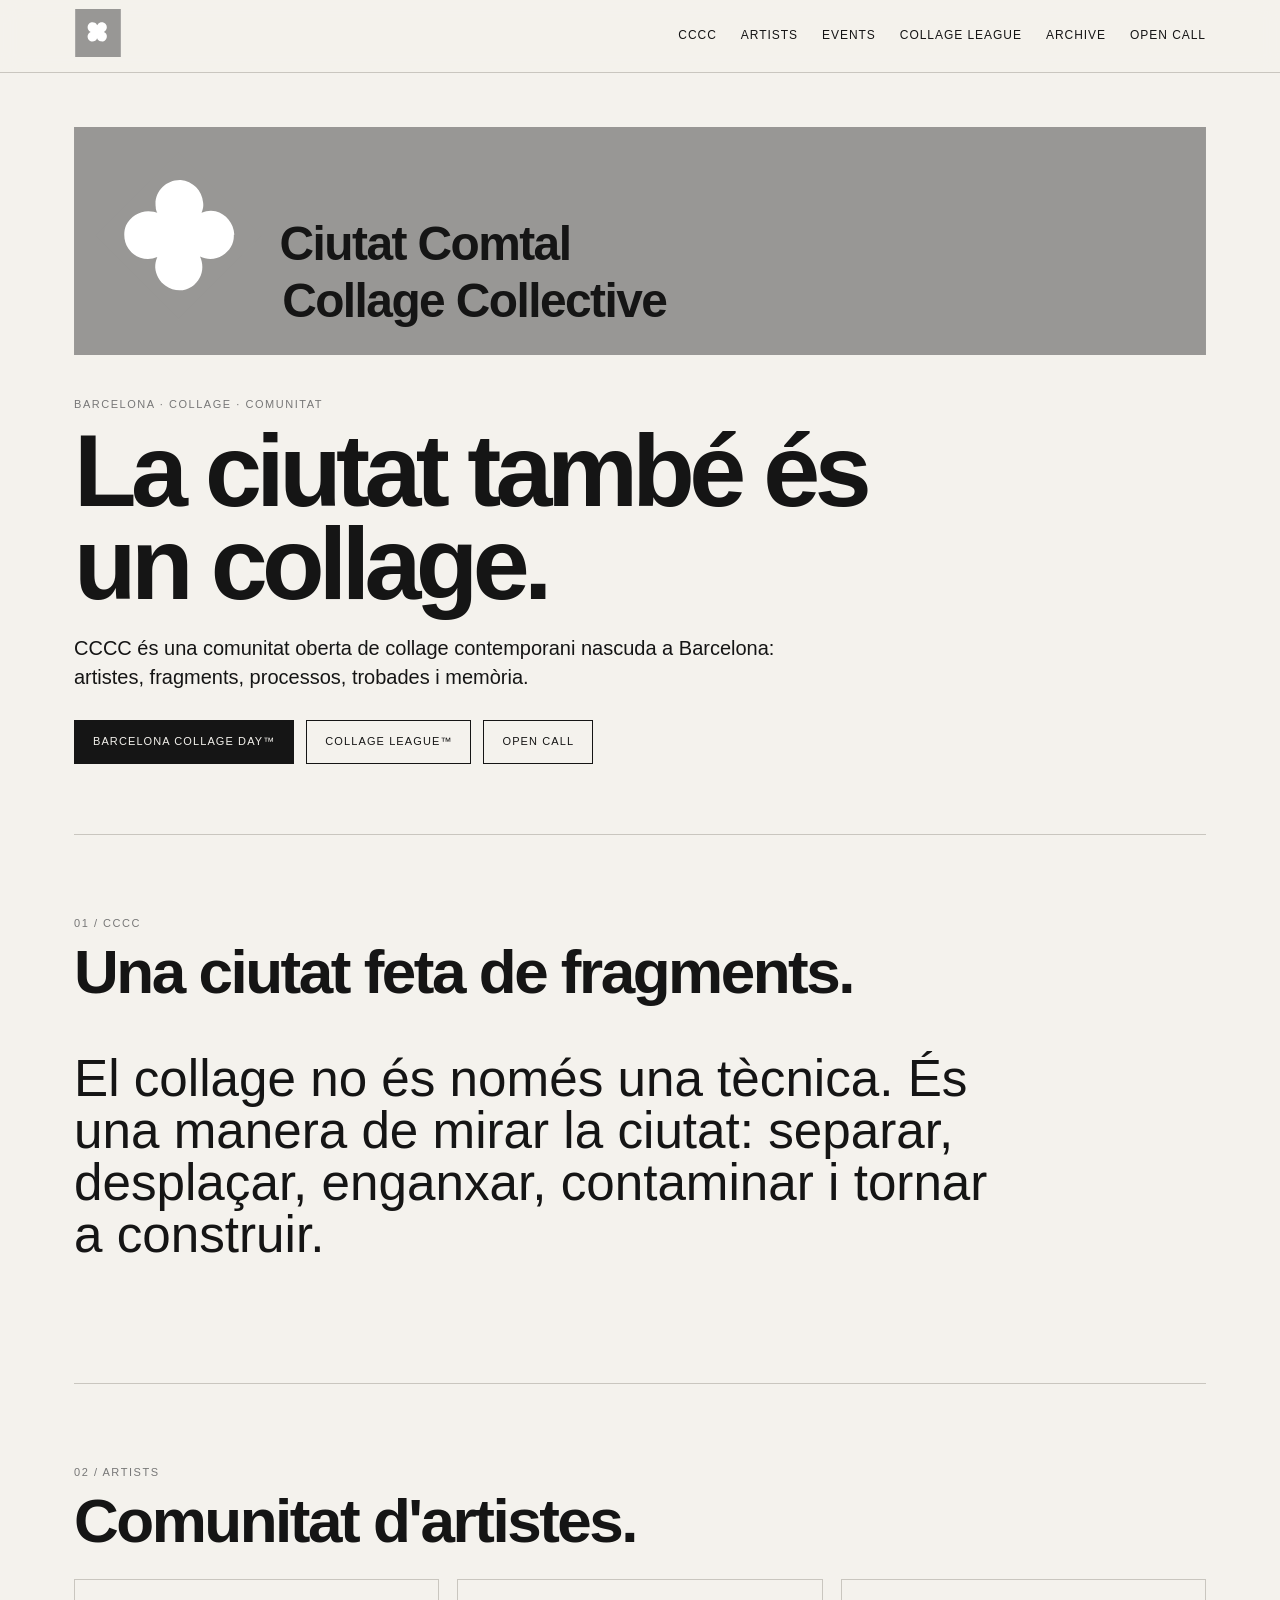
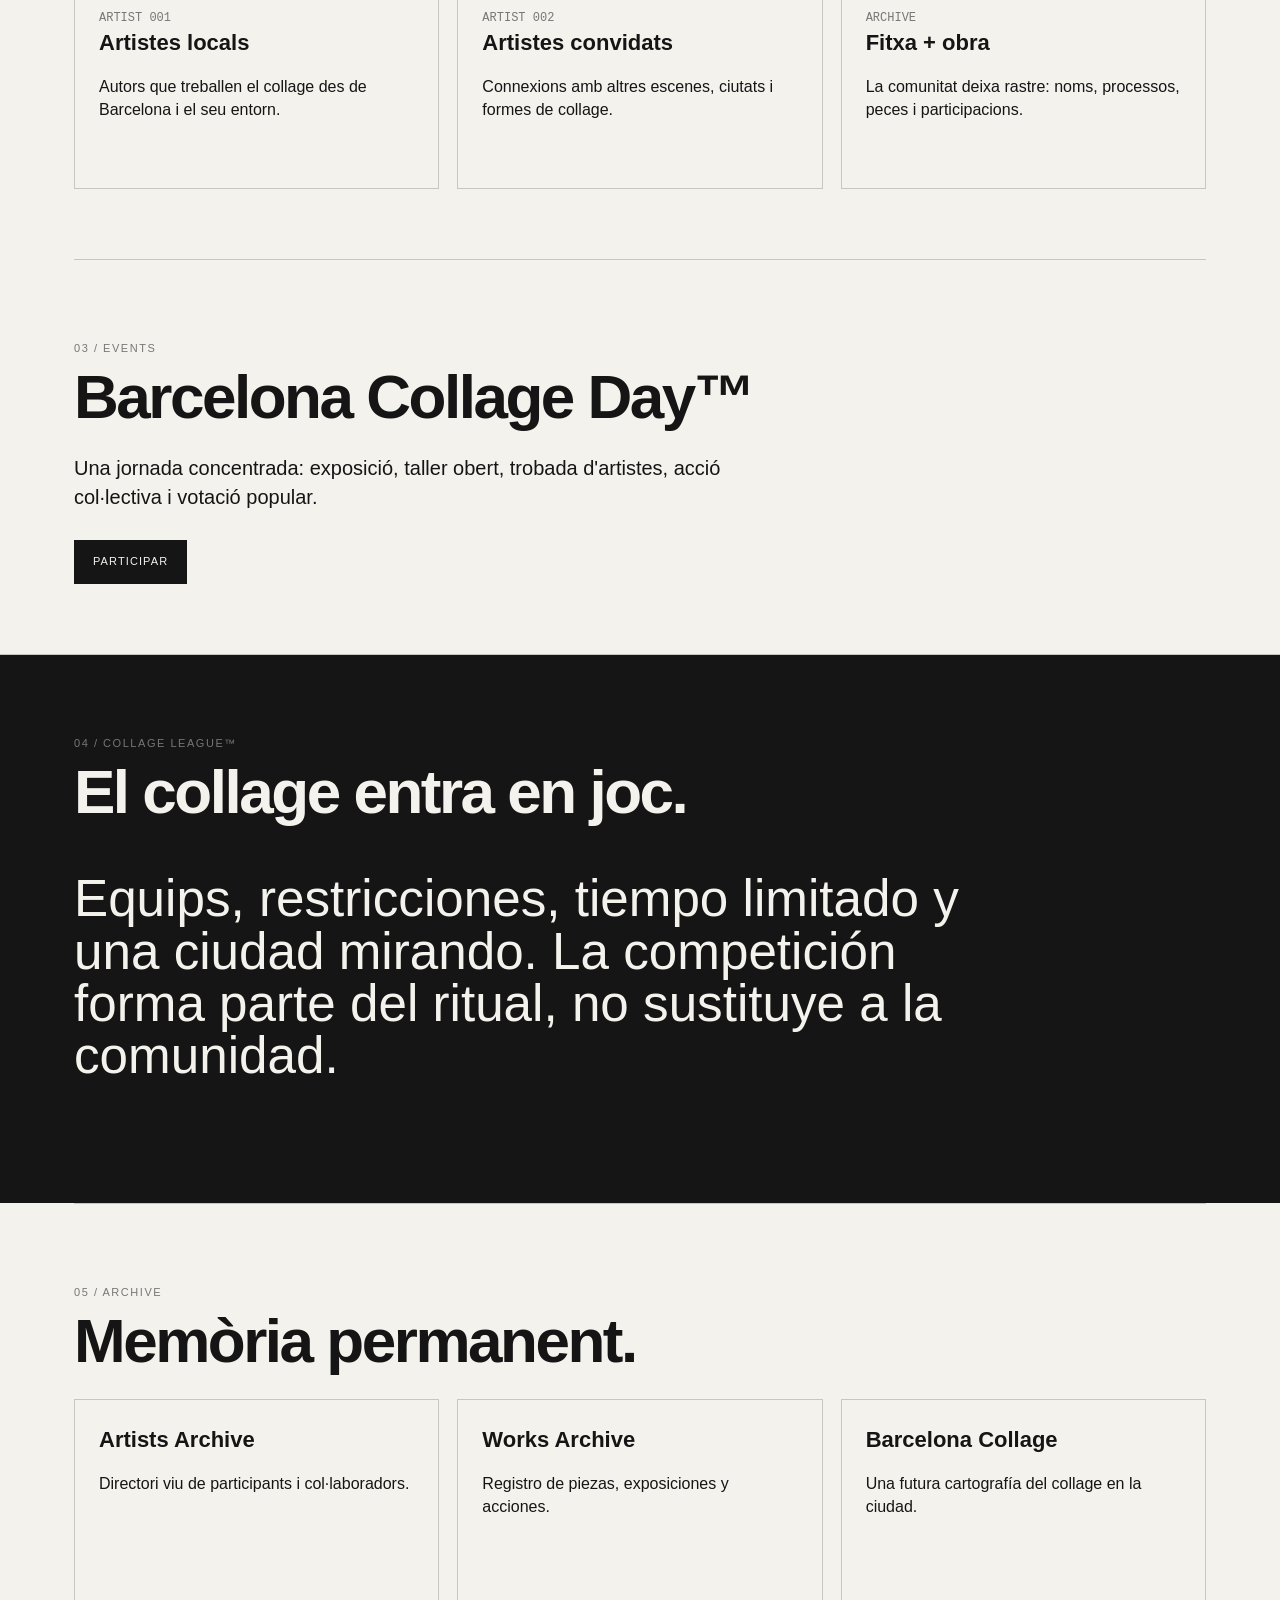
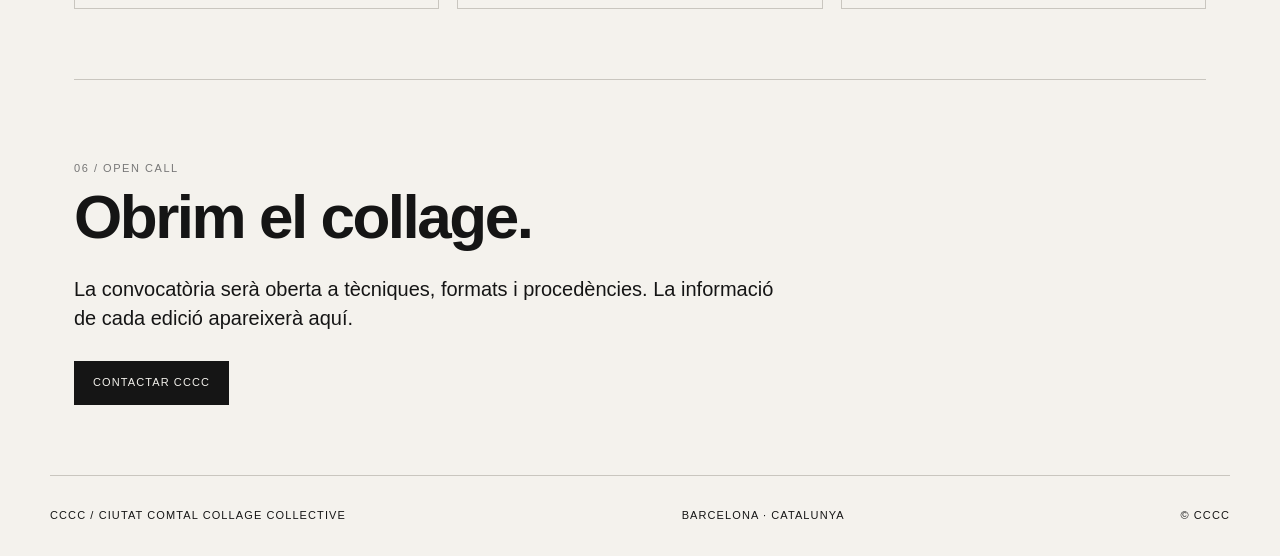
==== CCCC/index.html @ 1bed7d08 "Publish CCCC website MVP" ====
<!doctype html>
<html lang="ca">
<head>
<meta charset="utf-8"><meta name="viewport" content="width=device-width,initial-scale=1">
<meta name="description" content="CCCC — Ciutat Comtal Collage Collective. Comunitat de collage contemporani nascuda a Barcelona.">
<title>CCCC — Ciutat Comtal Collage Collective</title>
<style>
:root{--paper:#f4f2ed;--ink:#151515;--muted:#777;--line:#c9c6bf;--tile:#989795;--max:1180px}
*{box-sizing:border-box}html{scroll-behavior:smooth}body{margin:0;background:var(--paper);color:var(--ink);font-family:Arial,Helvetica,sans-serif;line-height:1.45}.wrap{max-width:var(--max);margin:auto;padding:0 24px}header{position:sticky;top:0;z-index:10;background:rgba(244,242,237,.95);backdrop-filter:blur(10px);border-bottom:1px solid var(--line)}nav{min-height:72px;display:flex;align-items:center;justify-content:space-between;gap:20px}.mini-logo{width:48px;height:48px}.links{display:flex;gap:24px;align-items:center;font-size:12px;text-transform:uppercase;letter-spacing:.08em}.links a{color:var(--ink);text-decoration:none}.hero{padding:54px 0 70px}.banner{width:100%;height:auto;display:block;margin-bottom:42px}.eyebrow,.kicker{font-size:11px;letter-spacing:.14em;text-transform:uppercase;color:var(--muted)}h1{font-size:clamp(46px,8vw,104px);line-height:.9;letter-spacing:-.055em;max-width:900px;margin:12px 0 24px}.lead{font-size:20px;max-width:720px}.actions{display:flex;gap:12px;flex-wrap:wrap;margin-top:28px}.btn{display:inline-block;padding:13px 18px;border:1px solid var(--ink);text-decoration:none;text-transform:uppercase;font-size:11px;letter-spacing:.1em}.dark{background:var(--ink);color:var(--paper)}.light{color:var(--ink)}section{padding:70px 0;border-top:1px solid var(--line)}h2{font-size:clamp(34px,5vw,62px);line-height:.95;letter-spacing:-.04em;margin:8px 0 28px}.grid{display:grid;grid-template-columns:repeat(3,1fr);gap:18px}.card{border:1px solid var(--line);padding:24px;min-height:210px}.card h3{font-size:22px;margin:0 0 12px}.num{font-family:monospace;font-size:12px;color:var(--muted)}.dark-section{background:var(--ink);color:var(--paper);margin-left:calc(50% - 50vw);margin-right:calc(50% - 50vw);padding-left:max(24px,calc((100vw - var(--max))/2 + 24px));padding-right:max(24px,calc((100vw - var(--max))/2 + 24px))}.dark-section .muted{color:#bbb}.statement{font-size:clamp(28px,4vw,52px);max-width:950px;line-height:1.02}.footer{padding:32px 0;font-size:11px;text-transform:uppercase;letter-spacing:.1em;display:flex;justify-content:space-between;gap:20px;border-top:1px solid var(--line)}
@media(max-width:700px){.links{gap:10px;font-size:9px}.links a:nth-child(n+4){display:none}.grid{grid-template-columns:1fr}.hero{padding-top:30px}.lead{font-size:17px}.footer{display:block}.footer div{margin:8px 0}}
</style>
</head>
<body>
<header><div class="wrap"><nav>
<a href="#top" aria-label="CCCC"><svg class="mini-logo" viewBox="0 0 417 439" xmlns="http://www.w3.org/2000/svg" aria-hidden="true"><rect width="417" height="439" fill="#989795"/><g transform="translate(86 96) rotate(45 113 113)"><rect width="227" height="227" fill="#989795"/><path d="M220 111c1 16-7 31-22 40-12 8-29 9-43 2 10 21 3 45-16 58-15 10-35 9-50-2-12-8-19-21-20-35 0-7 1-13 4-20-21 9-44 1-56-17-8-12-10-30-4-44 10-20 32-31 53-26l7 2c-2-4-3-7-3-11-4-28 19-53 48-52 23 2 41 20 43 43 1 7 0 13-3 20 9-4 18-5 27-3 20 5 35 23 36 45z" fill="#fff"/></g></svg></a>
<div class="links"><a href="#cccc">CCCC</a><a href="#artists">Artists</a><a href="#events">Events</a><a href="#league">Collage League</a><a href="#archive">Archive</a><a href="#call">Open Call</a></div>
</nav></div></header>
<main id="top"><div class="wrap">
<section class="hero" style="border-top:0">
<svg class="banner" viewBox="0 0 2175 439" xmlns="http://www.w3.org/2000/svg" role="img" aria-label="Ciutat Comtal Collage Collective"><rect width="2175" height="439" fill="#989795"/><g transform="translate(40 96)"><rect x="47" y="0" width="227" height="227" transform="rotate(-45 160 113)" fill="#989795"/><path d="M267 111c1 16-7 31-22 40-12 8-29 9-43 2 10 21 3 45-16 58-15 10-35 9-50-2-12-8-19-21-20-35 0-7 1-13 4-20-21 9-44 1-56-17-8-12-10-30-4-44 10-20 32-31 53-26l7 2c-2-4-3-7-3-11-4-28 19-53 48-52 23 2 41 20 43 43 1 7 0 13-3 20 9-4 18-5 27-3 20 5 35 23 36 45z" fill="#fff" transform="translate(0 0)"/><text x="355" y="160" font-family="Arial,Helvetica,sans-serif" font-size="92" font-weight="700" fill="#151515" letter-spacing="-3">Ciutat Comtal</text><text x="360" y="270" font-family="Arial,Helvetica,sans-serif" font-size="92" font-weight="700" fill="#151515" letter-spacing="-3">Collage Collective</text></g></svg>
<p class="eyebrow">Barcelona · Collage · Comunitat</p><h1>La ciutat també és un collage.</h1><p class="lead">CCCC és una comunitat oberta de collage contemporani nascuda a Barcelona: artistes, fragments, processos, trobades i memòria.</p><div class="actions"><a class="btn dark" href="#events">Barcelona Collage Day™</a><a class="btn light" href="#league">Collage League™</a><a class="btn light" href="#call">Open Call</a></div>
</section>
<section id="cccc"><p class="kicker">01 / CCCC</p><h2>Una ciutat feta de fragments.</h2><p class="statement">El collage no és només una tècnica. És una manera de mirar la ciutat: separar, desplaçar, enganxar, contaminar i tornar a construir.</p></section>
<section id="artists"><p class="kicker">02 / ARTISTS</p><h2>Comunitat d'artistes.</h2><div class="grid"><article class="card"><span class="num">ARTIST 001</span><h3>Artistes locals</h3><p>Autors que treballen el collage des de Barcelona i el seu entorn.</p></article><article class="card"><span class="num">ARTIST 002</span><h3>Artistes convidats</h3><p>Connexions amb altres escenes, ciutats i formes de collage.</p></article><article class="card"><span class="num">ARCHIVE</span><h3>Fitxa + obra</h3><p>La comunitat deixa rastre: noms, processos, peces i participacions.</p></article></div></section>
<section id="events"><p class="kicker">03 / EVENTS</p><h2>Barcelona Collage Day™</h2><p class="lead">Una jornada concentrada: exposició, taller obert, trobada d'artistes, acció col·lectiva i votació popular.</p><div class="actions"><a class="btn dark" href="#call">Participar</a></div></section>
<section id="league" class="dark-section"><p class="kicker">04 / COLLAGE LEAGUE™</p><h2>El collage entra en joc.</h2><p class="statement">Equips, restricciones, tiempo limitado y una ciudad mirando. La competición forma parte del ritual, no sustituye a la comunidad.</p></section>
<section id="archive"><p class="kicker">05 / ARCHIVE</p><h2>Memòria permanent.</h2><div class="grid"><article class="card"><h3>Artists Archive</h3><p>Directori viu de participants i col·laboradors.</p></article><article class="card"><h3>Works Archive</h3><p>Registro de piezas, exposiciones y acciones.</p></article><article class="card"><h3>Barcelona Collage</h3><p>Una futura cartografía del collage en la ciudad.</p></article></div></section>
<section id="call"><p class="kicker">06 / OPEN CALL</p><h2>Obrim el collage.</h2><p class="lead">La convocatòria serà oberta a tècniques, formats i procedències. La informació de cada edició apareixerà aquí.</p><div class="actions"><a class="btn dark" href="mailto:cccc.barcelona@gmail.com">Contactar CCCC</a></div></section>
</div></main>
<footer><div class="wrap footer"><div>CCCC / Ciutat Comtal Collage Collective</div><div>Barcelona · Catalunya</div><div>© CCCC</div></div></footer>
</body></html>
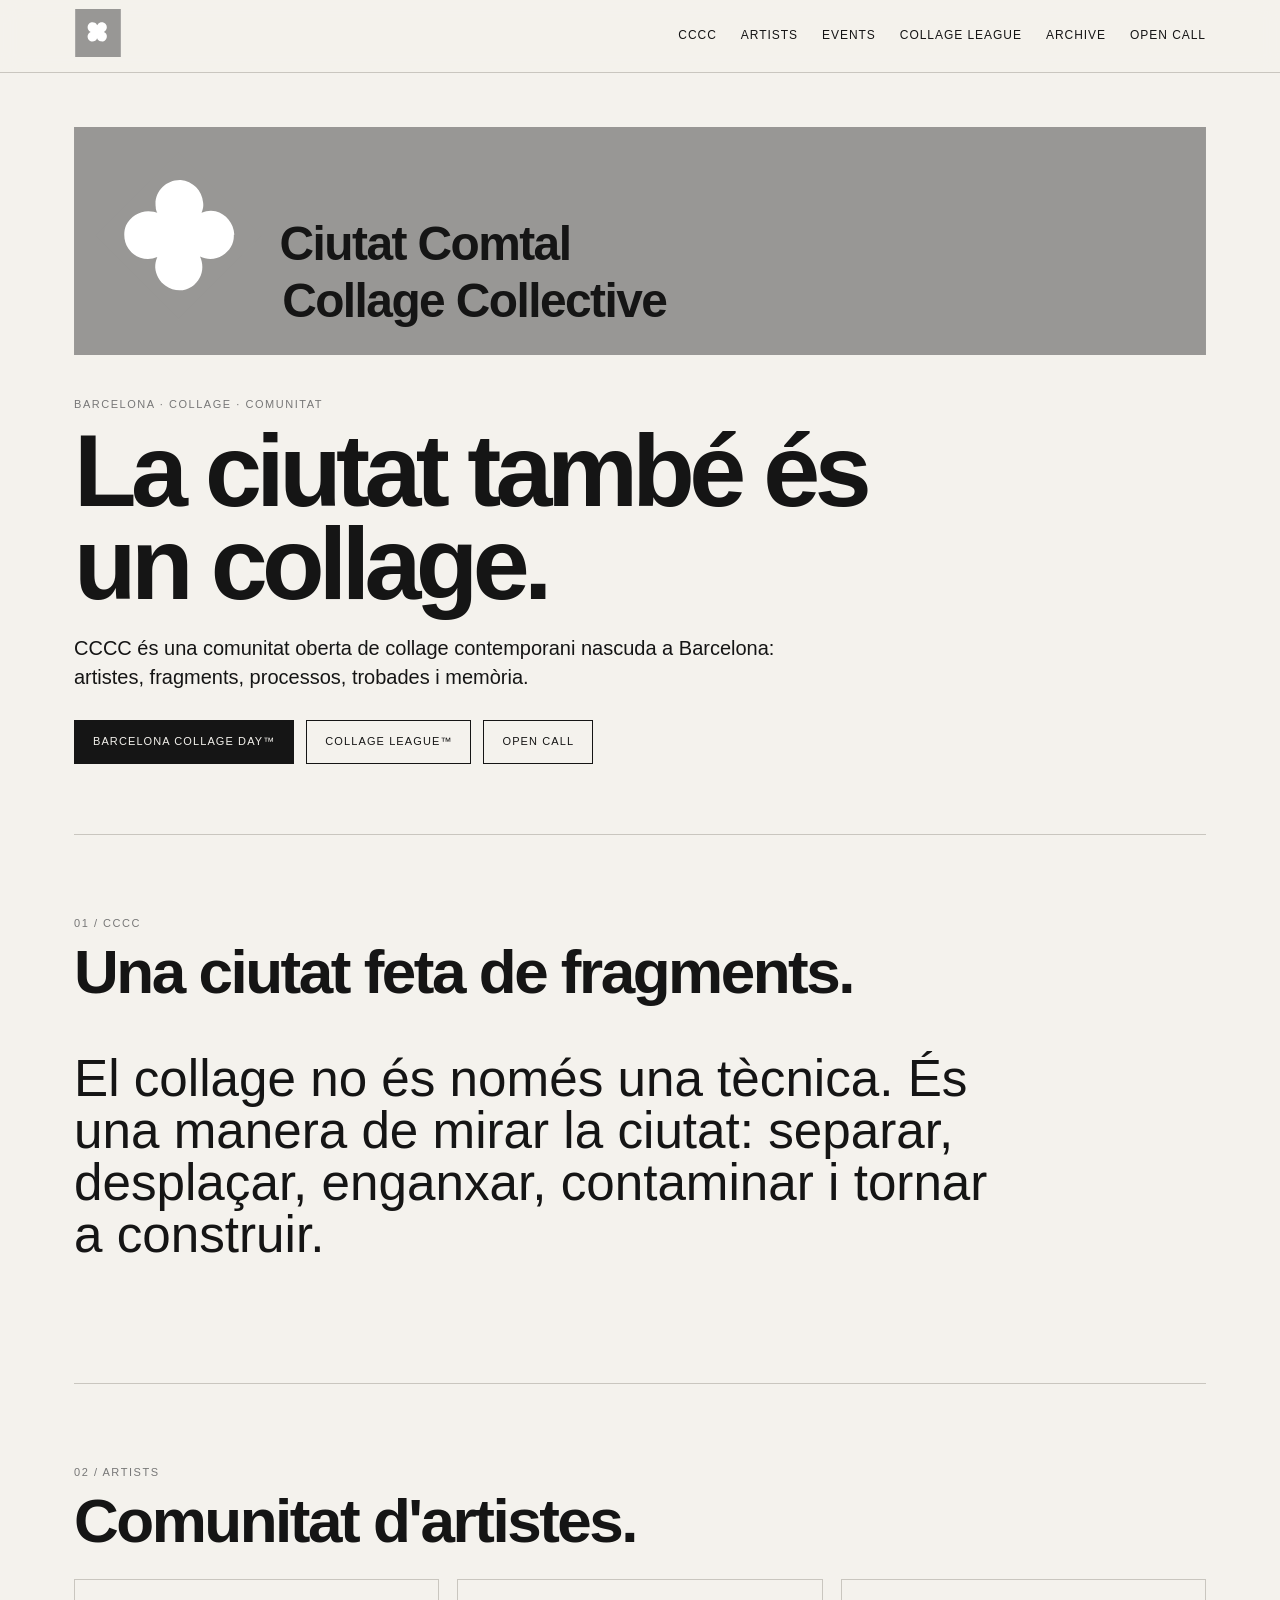
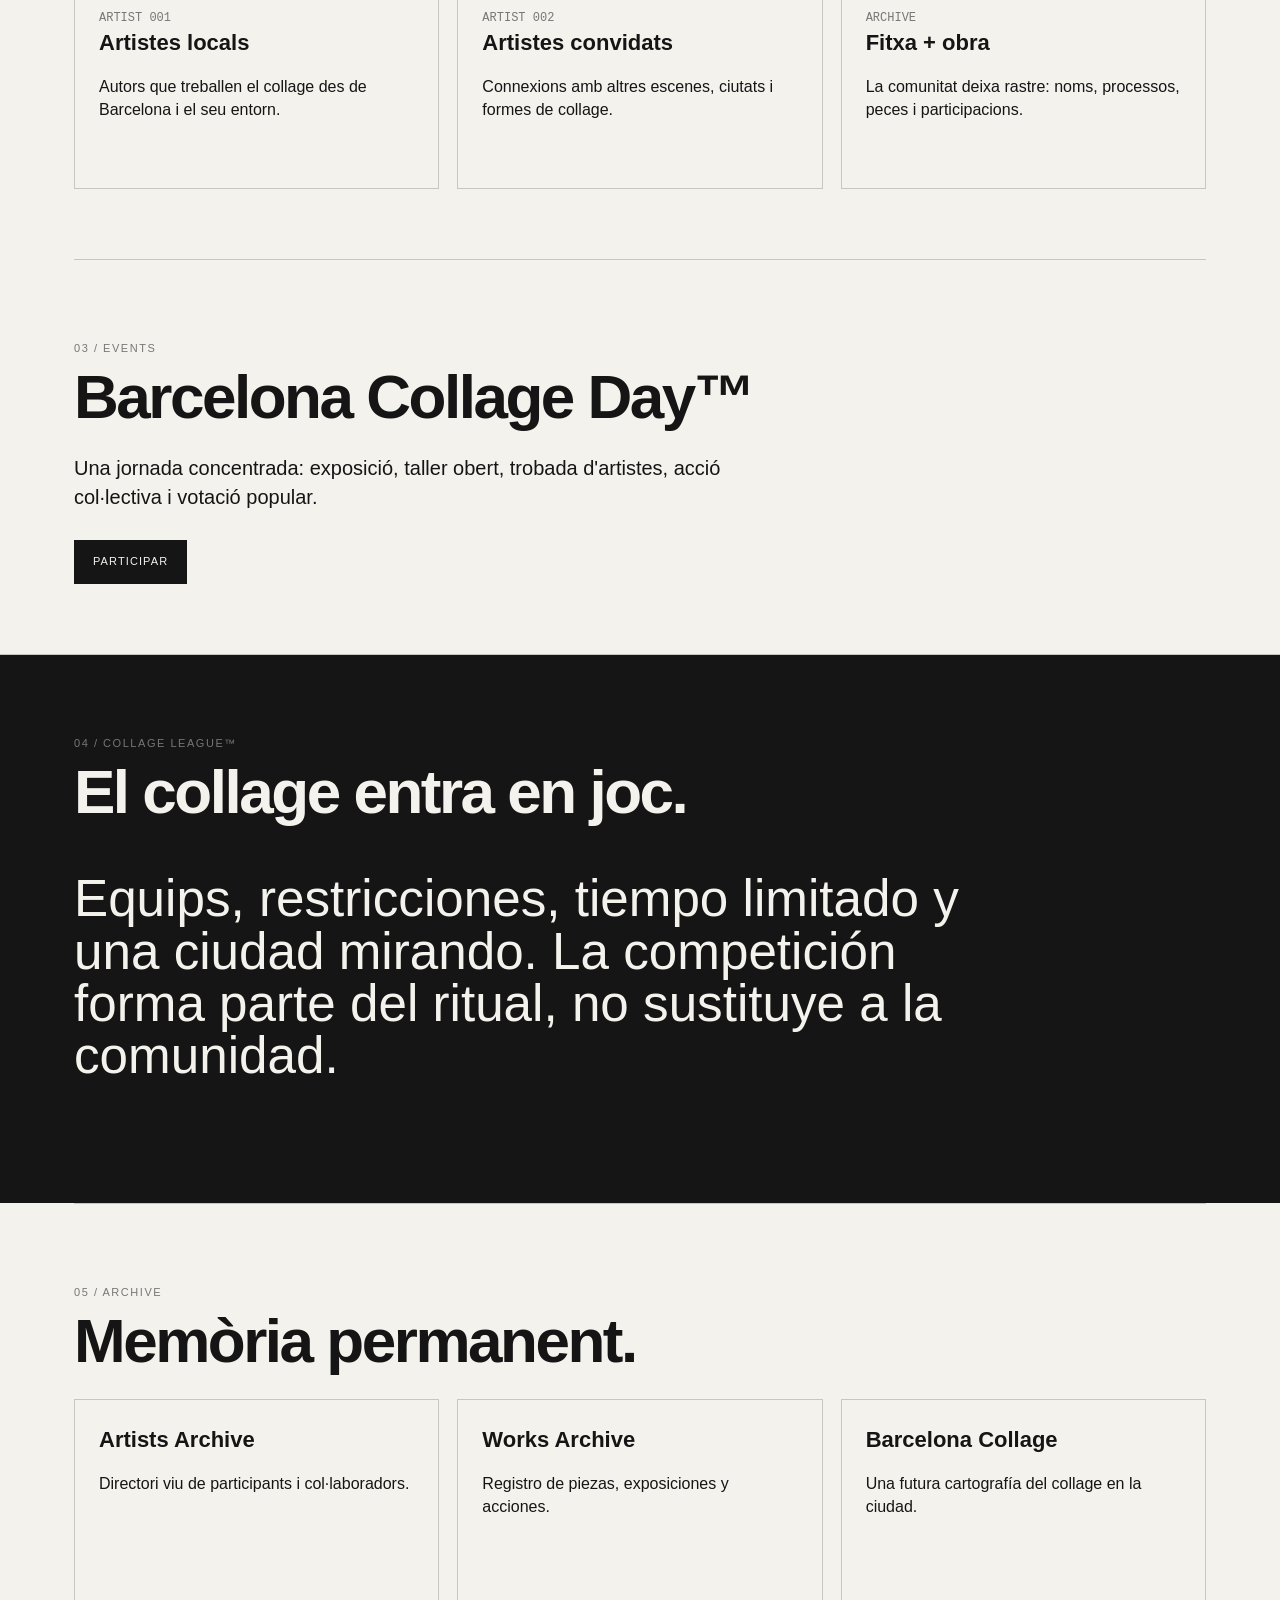
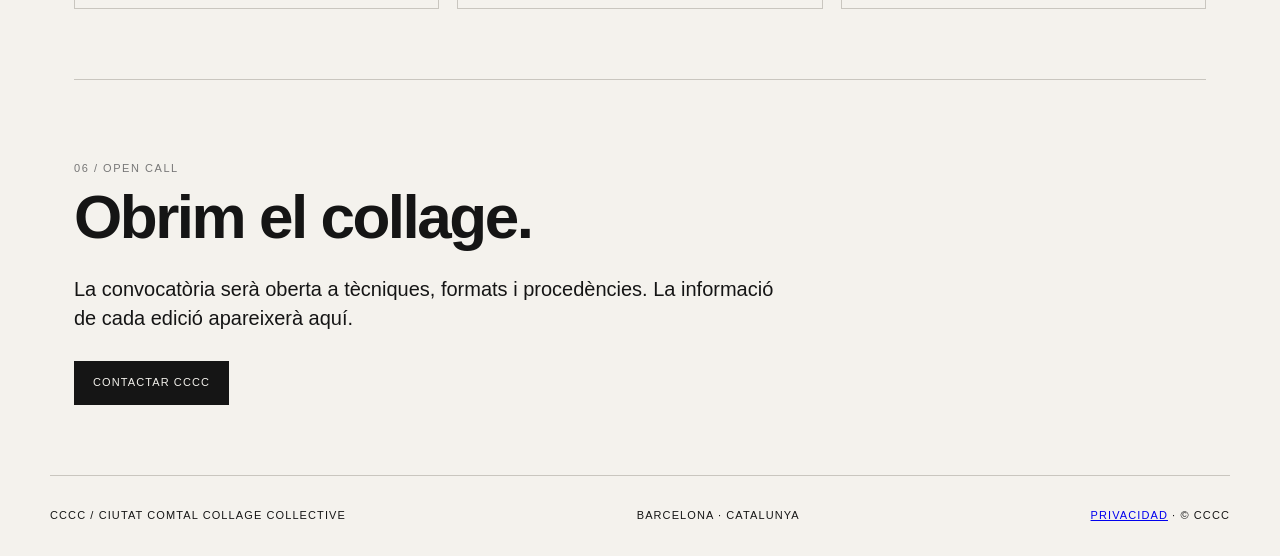
==== commit e5b238cb: "Link CCCC privacy policy and update contact email" ====
--- a/CCCC/index.html
+++ b/CCCC/index.html
@@ -25,7 +25,7 @@
 <section id="events"><p class="kicker">03 / EVENTS</p><h2>Barcelona Collage Day™</h2><p class="lead">Una jornada concentrada: exposició, taller obert, trobada d'artistes, acció col·lectiva i votació popular.</p><div class="actions"><a class="btn dark" href="#call">Participar</a></div></section>
 <section id="league" class="dark-section"><p class="kicker">04 / COLLAGE LEAGUE™</p><h2>El collage entra en joc.</h2><p class="statement">Equips, restricciones, tiempo limitado y una ciudad mirando. La competición forma parte del ritual, no sustituye a la comunidad.</p></section>
 <section id="archive"><p class="kicker">05 / ARCHIVE</p><h2>Memòria permanent.</h2><div class="grid"><article class="card"><h3>Artists Archive</h3><p>Directori viu de participants i col·laboradors.</p></article><article class="card"><h3>Works Archive</h3><p>Registro de piezas, exposiciones y acciones.</p></article><article class="card"><h3>Barcelona Collage</h3><p>Una futura cartografía del collage en la ciudad.</p></article></div></section>
-<section id="call"><p class="kicker">06 / OPEN CALL</p><h2>Obrim el collage.</h2><p class="lead">La convocatòria serà oberta a tècniques, formats i procedències. La informació de cada edició apareixerà aquí.</p><div class="actions"><a class="btn dark" href="mailto:cccc.barcelona@gmail.com">Contactar CCCC</a></div></section>
+<section id="call"><p class="kicker">06 / OPEN CALL</p><h2>Obrim el collage.</h2><p class="lead">La convocatòria serà oberta a tècniques, formats i procedències. La informació de cada edició apareixerà aquí.</p><div class="actions"><a class="btn dark" href="mailto:cccc_barcelona@proton.me">Contactar CCCC</a></div></section>
 </div></main>
-<footer><div class="wrap footer"><div>CCCC / Ciutat Comtal Collage Collective</div><div>Barcelona · Catalunya</div><div>© CCCC</div></div></footer>
+<footer><div class="wrap footer"><div>CCCC / Ciutat Comtal Collage Collective</div><div>Barcelona · Catalunya</div><div><a href="./privacidad.html">Privacidad</a> · © CCCC</div></div></footer>
 </body></html>
